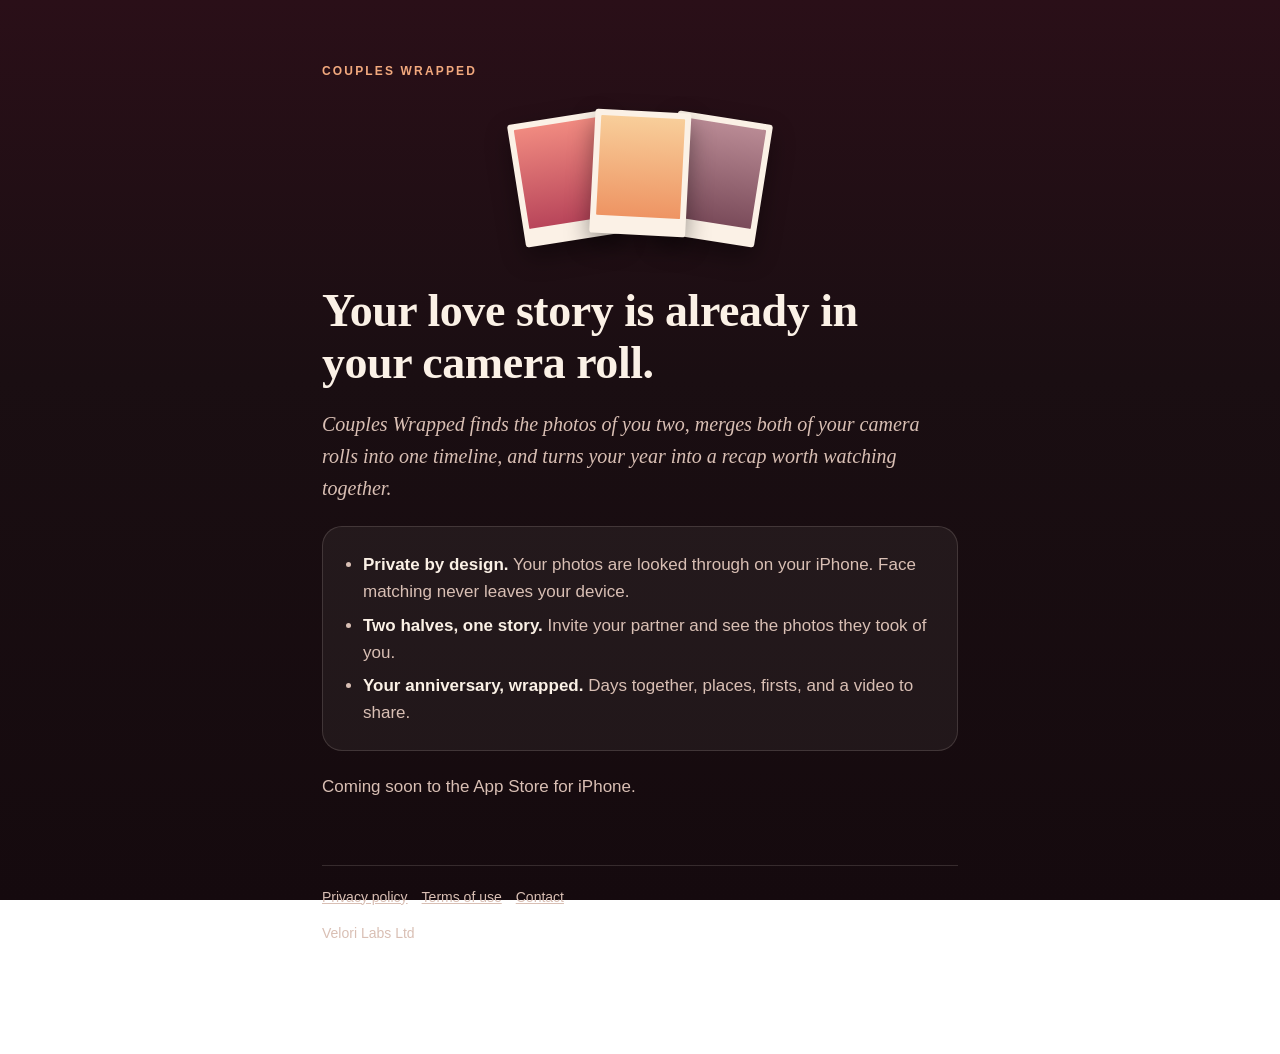
==== index.html @ e6368208 "Update Couples Wrapped pages" ====
<!doctype html>
<html lang="en">
<head>
<meta charset="utf-8">
<meta name="viewport" content="width=device-width, initial-scale=1">
<title>Couples Wrapped</title>
<meta name="description" content="Your love story is already in your camera roll. Couples Wrapped finds the photos of you two and turns your year into a recap worth watching together.">
<link rel="stylesheet" href="style.css">
</head>
<body>
<main>
  <a class="brand" href="./">Couples Wrapped</a>
  <div class="prints" aria-hidden="true"><div class="print"><i></i></div><div class="print"><i></i></div><div class="print"><i></i></div></div>
  <h1>Your love story is already in your camera roll.</h1>
  <p class="lede">Couples Wrapped finds the photos of you two, merges both of your camera rolls into one timeline, and turns your year into a recap worth watching together.</p>
  <div class="card">
    <ul>
      <li><strong>Private by design.</strong> Your photos are looked through on your iPhone. Face matching never leaves your device.</li>
      <li><strong>Two halves, one story.</strong> Invite your partner and see the photos they took of you.</li>
      <li><strong>Your anniversary, wrapped.</strong> Days together, places, firsts, and a video to share.</li>
    </ul>
  </div>
  <p>Coming soon to the App Store for iPhone.</p>
  <footer>
    <a href="privacy/">Privacy policy</a><a href="terms/">Terms of use</a><a href="mailto:lukazsdev@gmail.com?subject=Couples%20Wrapped">Contact</a>
    <p>Velori Labs Ltd</p>
  </footer>
</main>
</body>
</html>
---- style.css ----
/* Couples Wrapped public pages. No scripts from elsewhere, no fonts from elsewhere, no tracking. */
:root {
  --night: #1a0e12;
  --plum: #2a0f18;
  --wine: #4a1626;
  --cream: #fbf1e6;
  --muted: #d9bfb4;
  --faint: #9c7f78;
  --apricot: #f2a97e;
  --rose: #e86a6a;
  --line: rgba(251, 241, 230, 0.14);
}
* { box-sizing: border-box; }
html { -webkit-text-size-adjust: 100%; }
body {
  margin: 0;
  min-height: 100vh;
  background: linear-gradient(180deg, var(--plum), var(--night) 42%, #150a0e);
  background-attachment: fixed;
  color: var(--cream);
  font: 17px/1.6 -apple-system, BlinkMacSystemFont, "Segoe UI", Roboto, Helvetica, Arial, sans-serif;
}
main { max-width: 680px; margin: 0 auto; padding: 56px 22px 96px; }
.brand { font-size: 12px; font-weight: 700; letter-spacing: 0.18em; text-transform: uppercase; color: var(--apricot); text-decoration: none; }
h1, h2 { font-family: "Iowan Old Style", "Palatino Linotype", Palatino, Georgia, serif; font-weight: 700; letter-spacing: -0.01em; }
h1 { font-size: clamp(34px, 7vw, 46px); line-height: 1.12; margin: 18px 0 10px; }
h2 { font-size: 24px; line-height: 1.25; margin: 44px 0 8px; }
h3 { font-size: 17px; margin: 26px 0 4px; }
p, li { color: var(--muted); }
strong { color: var(--cream); font-weight: 600; }
a { color: var(--apricot); }
ul { padding-left: 20px; }
li { margin: 6px 0; }
.lede { font-family: "Iowan Old Style", "Palatino Linotype", Palatino, Georgia, serif; font-style: italic; font-size: 20px; color: var(--muted); }
.updated { color: var(--faint); font-size: 14px; }
.card { border: 1px solid var(--line); background: rgba(251, 241, 230, 0.05); border-radius: 20px; padding: 18px 20px; margin: 22px 0; }
.card ul { margin: 0; }
.button {
  display: block; text-align: center; text-decoration: none; font-weight: 700; color: #2a1218;
  background: linear-gradient(135deg, #e9c27d, var(--apricot) 55%, var(--rose));
  border-radius: 999px; padding: 17px 24px; margin: 18px 0 10px;
}
.code { font-family: "Iowan Old Style", "Palatino Linotype", Palatino, Georgia, serif; font-weight: 700; font-size: 42px; letter-spacing: 0.08em; color: var(--apricot); text-align: center; margin: 6px 0; }
.label { font-size: 12px; font-weight: 700; letter-spacing: 0.16em; text-transform: uppercase; color: var(--faint); text-align: center; }
.prints { display: flex; justify-content: center; height: 150px; margin: 34px 0 6px; }
.print { width: 96px; height: 124px; background: var(--cream); padding: 6px 6px 18px; border-radius: 3px; box-shadow: 0 10px 24px rgba(0, 0, 0, 0.4); margin: 0 -10px; }
.print i { display: block; width: 100%; height: 100%; border-radius: 1px; }
.print:nth-child(1) { transform: rotate(-9deg); } .print:nth-child(1) i { background: linear-gradient(#f08a80, #b8455a); }
.print:nth-child(2) { transform: rotate(3deg) translateY(-6px); z-index: 1; } .print:nth-child(2) i { background: linear-gradient(#f8ce9a, #ee9463); }
.print:nth-child(3) { transform: rotate(9deg); } .print:nth-child(3) i { background: linear-gradient(#b98a94, #7a4b5a); }
footer { margin-top: 64px; padding-top: 20px; border-top: 1px solid var(--line); font-size: 14px; color: var(--faint); }
footer a { color: var(--muted); margin-right: 14px; }
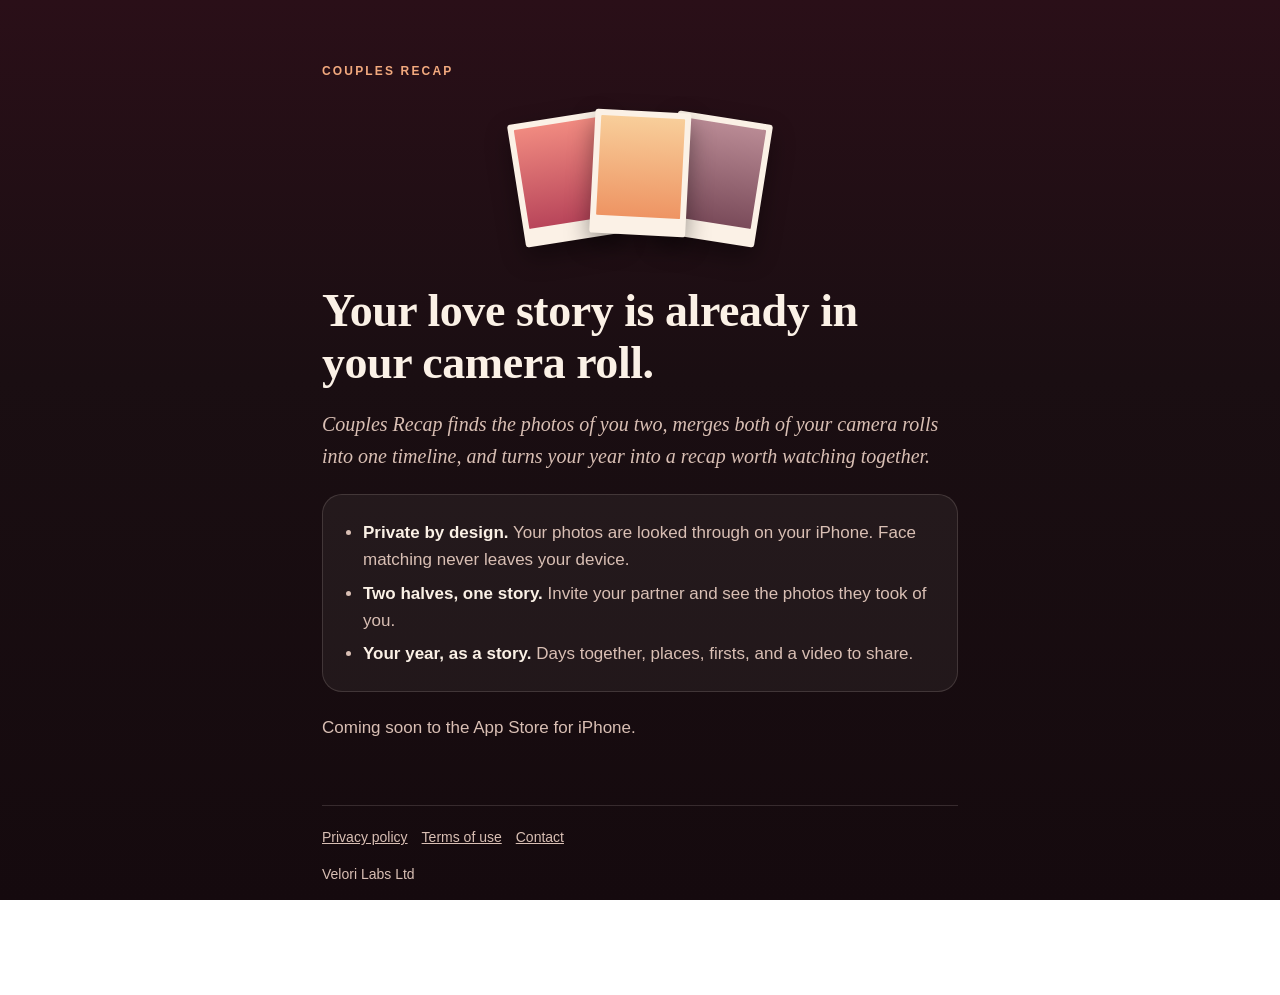
==== commit 6a535502: "Update Couples Recap pages" ====
--- a/index.html
+++ b/index.html
@@ -1,30 +1,48 @@
 <!doctype html>
 <html lang="en">
-<head>
-<meta charset="utf-8">
-<meta name="viewport" content="width=device-width, initial-scale=1">
-<title>Couples Wrapped</title>
-<meta name="description" content="Your love story is already in your camera roll. Couples Wrapped finds the photos of you two and turns your year into a recap worth watching together.">
-<link rel="stylesheet" href="style.css">
-</head>
-<body>
-<main>
-  <a class="brand" href="./">Couples Wrapped</a>
-  <div class="prints" aria-hidden="true"><div class="print"><i></i></div><div class="print"><i></i></div><div class="print"><i></i></div></div>
-  <h1>Your love story is already in your camera roll.</h1>
-  <p class="lede">Couples Wrapped finds the photos of you two, merges both of your camera rolls into one timeline, and turns your year into a recap worth watching together.</p>
-  <div class="card">
-    <ul>
-      <li><strong>Private by design.</strong> Your photos are looked through on your iPhone. Face matching never leaves your device.</li>
-      <li><strong>Two halves, one story.</strong> Invite your partner and see the photos they took of you.</li>
-      <li><strong>Your anniversary, wrapped.</strong> Days together, places, firsts, and a video to share.</li>
-    </ul>
-  </div>
-  <p>Coming soon to the App Store for iPhone.</p>
-  <footer>
-    <a href="privacy/">Privacy policy</a><a href="terms/">Terms of use</a><a href="mailto:lukazsdev@gmail.com?subject=Couples%20Wrapped">Contact</a>
-    <p>Velori Labs Ltd</p>
-  </footer>
-</main>
-</body>
+  <head>
+    <meta charset="utf-8" />
+    <meta name="viewport" content="width=device-width, initial-scale=1" />
+    <title>Couples Recap</title>
+    <meta
+      name="description"
+      content="Your love story is already in your camera roll. Couples Recap finds the photos of you two and turns your year into a recap worth watching together."
+    />
+    <link rel="stylesheet" href="style.css" />
+  </head>
+  <body>
+    <main>
+      <a class="brand" href="./">Couples Recap</a>
+      <div class="prints" aria-hidden="true">
+        <div class="print"><i></i></div>
+        <div class="print"><i></i></div>
+        <div class="print"><i></i></div>
+      </div>
+      <h1>Your love story is already in your camera roll.</h1>
+      <p class="lede">
+        Couples Recap finds the photos of you two, merges both of your camera rolls into one timeline, and
+        turns your year into a recap worth watching together.
+      </p>
+      <div class="card">
+        <ul>
+          <li>
+            <strong>Private by design.</strong> Your photos are looked through on your iPhone. Face matching
+            never leaves your device.
+          </li>
+          <li>
+            <strong>Two halves, one story.</strong> Invite your partner and see the photos they took of you.
+          </li>
+          <li>
+            <strong>Your year, as a story.</strong> Days together, places, firsts, and a video to share.
+          </li>
+        </ul>
+      </div>
+      <p>Coming soon to the App Store for iPhone.</p>
+      <footer>
+        <a href="privacy/">Privacy policy</a><a href="terms/">Terms of use</a
+        ><a href="mailto:lukazsdev@gmail.com?subject=Couples%20Wrapped">Contact</a>
+        <p>Velori Labs Ltd</p>
+      </footer>
+    </main>
+  </body>
 </html>
--- a/style.css
+++ b/style.css
@@ -1,4 +1,4 @@
-/* Couples Wrapped public pages. No scripts from elsewhere, no fonts from elsewhere, no tracking. */
+/* Couples Recap public pages. No scripts from elsewhere, no fonts from elsewhere, no tracking. */
 :root {
   --night: #1a0e12;
   --plum: #2a0f18;
@@ -10,43 +10,173 @@
   --rose: #e86a6a;
   --line: rgba(251, 241, 230, 0.14);
 }
-* { box-sizing: border-box; }
-html { -webkit-text-size-adjust: 100%; }
+* {
+  box-sizing: border-box;
+}
+html {
+  -webkit-text-size-adjust: 100%;
+}
 body {
   margin: 0;
   min-height: 100vh;
   background: linear-gradient(180deg, var(--plum), var(--night) 42%, #150a0e);
   background-attachment: fixed;
   color: var(--cream);
-  font: 17px/1.6 -apple-system, BlinkMacSystemFont, "Segoe UI", Roboto, Helvetica, Arial, sans-serif;
+  font:
+    17px/1.6 -apple-system,
+    BlinkMacSystemFont,
+    'Segoe UI',
+    Roboto,
+    Helvetica,
+    Arial,
+    sans-serif;
 }
-main { max-width: 680px; margin: 0 auto; padding: 56px 22px 96px; }
-.brand { font-size: 12px; font-weight: 700; letter-spacing: 0.18em; text-transform: uppercase; color: var(--apricot); text-decoration: none; }
-h1, h2 { font-family: "Iowan Old Style", "Palatino Linotype", Palatino, Georgia, serif; font-weight: 700; letter-spacing: -0.01em; }
-h1 { font-size: clamp(34px, 7vw, 46px); line-height: 1.12; margin: 18px 0 10px; }
-h2 { font-size: 24px; line-height: 1.25; margin: 44px 0 8px; }
-h3 { font-size: 17px; margin: 26px 0 4px; }
-p, li { color: var(--muted); }
-strong { color: var(--cream); font-weight: 600; }
-a { color: var(--apricot); }
-ul { padding-left: 20px; }
-li { margin: 6px 0; }
-.lede { font-family: "Iowan Old Style", "Palatino Linotype", Palatino, Georgia, serif; font-style: italic; font-size: 20px; color: var(--muted); }
-.updated { color: var(--faint); font-size: 14px; }
-.card { border: 1px solid var(--line); background: rgba(251, 241, 230, 0.05); border-radius: 20px; padding: 18px 20px; margin: 22px 0; }
-.card ul { margin: 0; }
+main {
+  max-width: 680px;
+  margin: 0 auto;
+  padding: 56px 22px 96px;
+}
+.brand {
+  font-size: 12px;
+  font-weight: 700;
+  letter-spacing: 0.18em;
+  text-transform: uppercase;
+  color: var(--apricot);
+  text-decoration: none;
+}
+h1,
+h2 {
+  font-family: 'Iowan Old Style', 'Palatino Linotype', Palatino, Georgia, serif;
+  font-weight: 700;
+  letter-spacing: -0.01em;
+}
+h1 {
+  font-size: clamp(34px, 7vw, 46px);
+  line-height: 1.12;
+  margin: 18px 0 10px;
+}
+h2 {
+  font-size: 24px;
+  line-height: 1.25;
+  margin: 44px 0 8px;
+}
+h3 {
+  font-size: 17px;
+  margin: 26px 0 4px;
+}
+p,
+li {
+  color: var(--muted);
+}
+strong {
+  color: var(--cream);
+  font-weight: 600;
+}
+a {
+  color: var(--apricot);
+}
+ul {
+  padding-left: 20px;
+}
+li {
+  margin: 6px 0;
+}
+.lede {
+  font-family: 'Iowan Old Style', 'Palatino Linotype', Palatino, Georgia, serif;
+  font-style: italic;
+  font-size: 20px;
+  color: var(--muted);
+}
+.updated {
+  color: var(--faint);
+  font-size: 14px;
+}
+.card {
+  border: 1px solid var(--line);
+  background: rgba(251, 241, 230, 0.05);
+  border-radius: 20px;
+  padding: 18px 20px;
+  margin: 22px 0;
+}
+.card ul {
+  margin: 0;
+}
 .button {
-  display: block; text-align: center; text-decoration: none; font-weight: 700; color: #2a1218;
+  display: block;
+  text-align: center;
+  text-decoration: none;
+  font-weight: 700;
+  color: #2a1218;
   background: linear-gradient(135deg, #e9c27d, var(--apricot) 55%, var(--rose));
-  border-radius: 999px; padding: 17px 24px; margin: 18px 0 10px;
+  border-radius: 999px;
+  padding: 17px 24px;
+  margin: 18px 0 10px;
 }
-.code { font-family: "Iowan Old Style", "Palatino Linotype", Palatino, Georgia, serif; font-weight: 700; font-size: 42px; letter-spacing: 0.08em; color: var(--apricot); text-align: center; margin: 6px 0; }
-.label { font-size: 12px; font-weight: 700; letter-spacing: 0.16em; text-transform: uppercase; color: var(--faint); text-align: center; }
-.prints { display: flex; justify-content: center; height: 150px; margin: 34px 0 6px; }
-.print { width: 96px; height: 124px; background: var(--cream); padding: 6px 6px 18px; border-radius: 3px; box-shadow: 0 10px 24px rgba(0, 0, 0, 0.4); margin: 0 -10px; }
-.print i { display: block; width: 100%; height: 100%; border-radius: 1px; }
-.print:nth-child(1) { transform: rotate(-9deg); } .print:nth-child(1) i { background: linear-gradient(#f08a80, #b8455a); }
-.print:nth-child(2) { transform: rotate(3deg) translateY(-6px); z-index: 1; } .print:nth-child(2) i { background: linear-gradient(#f8ce9a, #ee9463); }
-.print:nth-child(3) { transform: rotate(9deg); } .print:nth-child(3) i { background: linear-gradient(#b98a94, #7a4b5a); }
-footer { margin-top: 64px; padding-top: 20px; border-top: 1px solid var(--line); font-size: 14px; color: var(--faint); }
-footer a { color: var(--muted); margin-right: 14px; }
+.code {
+  font-family: 'Iowan Old Style', 'Palatino Linotype', Palatino, Georgia, serif;
+  font-weight: 700;
+  font-size: 42px;
+  letter-spacing: 0.08em;
+  color: var(--apricot);
+  text-align: center;
+  margin: 6px 0;
+}
+.label {
+  font-size: 12px;
+  font-weight: 700;
+  letter-spacing: 0.16em;
+  text-transform: uppercase;
+  color: var(--faint);
+  text-align: center;
+}
+.prints {
+  display: flex;
+  justify-content: center;
+  height: 150px;
+  margin: 34px 0 6px;
+}
+.print {
+  width: 96px;
+  height: 124px;
+  background: var(--cream);
+  padding: 6px 6px 18px;
+  border-radius: 3px;
+  box-shadow: 0 10px 24px rgba(0, 0, 0, 0.4);
+  margin: 0 -10px;
+}
+.print i {
+  display: block;
+  width: 100%;
+  height: 100%;
+  border-radius: 1px;
+}
+.print:nth-child(1) {
+  transform: rotate(-9deg);
+}
+.print:nth-child(1) i {
+  background: linear-gradient(#f08a80, #b8455a);
+}
+.print:nth-child(2) {
+  transform: rotate(3deg) translateY(-6px);
+  z-index: 1;
+}
+.print:nth-child(2) i {
+  background: linear-gradient(#f8ce9a, #ee9463);
+}
+.print:nth-child(3) {
+  transform: rotate(9deg);
+}
+.print:nth-child(3) i {
+  background: linear-gradient(#b98a94, #7a4b5a);
+}
+footer {
+  margin-top: 64px;
+  padding-top: 20px;
+  border-top: 1px solid var(--line);
+  font-size: 14px;
+  color: var(--faint);
+}
+footer a {
+  color: var(--muted);
+  margin-right: 14px;
+}
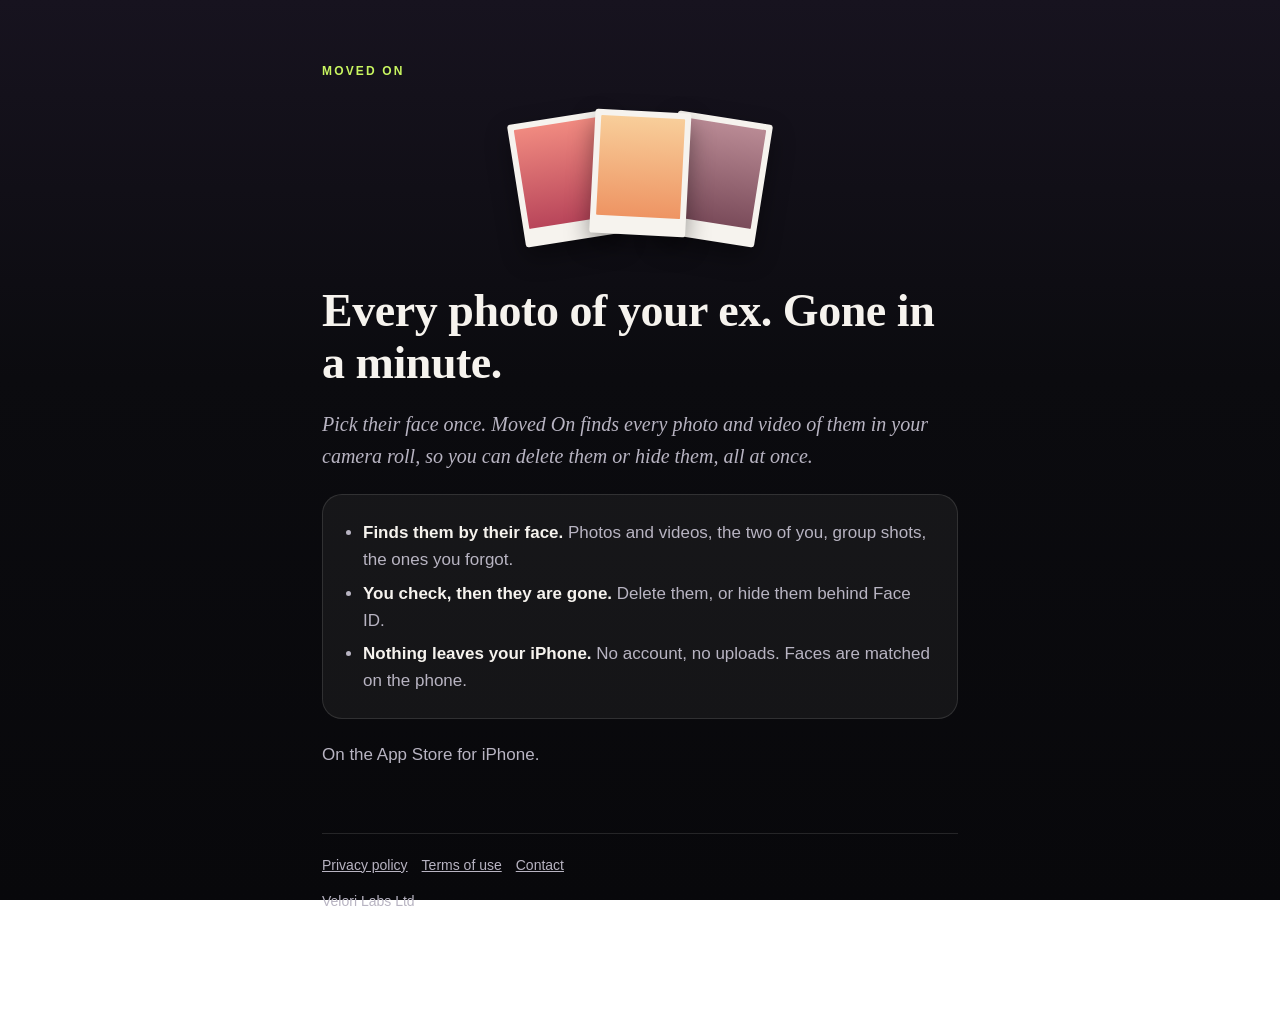
==== commit 08fea930: "Update Moved On pages" ====
--- a/index.html
+++ b/index.html
@@ -3,44 +3,43 @@
   <head>
     <meta charset="utf-8" />
     <meta name="viewport" content="width=device-width, initial-scale=1" />
-    <title>Couples Recap</title>
+    <title>Moved On: Delete Ex Photos</title>
     <meta
       name="description"
-      content="Your love story is already in your camera roll. Couples Recap finds the photos of you two and turns your year into a recap worth watching together."
+      content="Moved On finds every photo and video of your ex in your camera roll, so you can delete or hide them all at once. Everything happens on your iPhone."
     />
     <link rel="stylesheet" href="style.css" />
   </head>
   <body>
     <main>
-      <a class="brand" href="./">Couples Recap</a>
+      <a class="brand" href="./">Moved On</a>
       <div class="prints" aria-hidden="true">
         <div class="print"><i></i></div>
         <div class="print"><i></i></div>
         <div class="print"><i></i></div>
       </div>
-      <h1>Your love story is already in your camera roll.</h1>
+      <h1>Every photo of your ex. Gone in a minute.</h1>
       <p class="lede">
-        Couples Recap finds the photos of you two, merges both of your camera rolls into one timeline, and
-        turns your year into a recap worth watching together.
+        Pick their face once. Moved On finds every photo and video of them in your camera roll, so you can
+        delete them or hide them, all at once.
       </p>
       <div class="card">
         <ul>
           <li>
-            <strong>Private by design.</strong> Your photos are looked through on your iPhone. Face matching
-            never leaves your device.
+            <strong>Finds them by their face.</strong> Photos and videos, the two of you, group shots, the
+            ones you forgot.
           </li>
+          <li><strong>You check, then they are gone.</strong> Delete them, or hide them behind Face ID.</li>
           <li>
-            <strong>Two halves, one story.</strong> Invite your partner and see the photos they took of you.
-          </li>
-          <li>
-            <strong>Your year, as a story.</strong> Days together, places, firsts, and a video to share.
+            <strong>Nothing leaves your iPhone.</strong> No account, no uploads. Faces are matched on the
+            phone.
           </li>
         </ul>
       </div>
-      <p>Coming soon to the App Store for iPhone.</p>
+      <p>On the App Store for iPhone.</p>
       <footer>
         <a href="privacy/">Privacy policy</a><a href="terms/">Terms of use</a
-        ><a href="mailto:lukazsdev@gmail.com?subject=Couples%20Wrapped">Contact</a>
+        ><a href="mailto:lukazsdev@gmail.com?subject=Moved%20On">Contact</a>
         <p>Velori Labs Ltd</p>
       </footer>
     </main>
--- a/style.css
+++ b/style.css
@@ -1,14 +1,14 @@
 /* Couples Recap public pages. No scripts from elsewhere, no fonts from elsewhere, no tracking. */
 :root {
-  --night: #1a0e12;
-  --plum: #2a0f18;
-  --wine: #4a1626;
-  --cream: #fbf1e6;
-  --muted: #d9bfb4;
-  --faint: #9c7f78;
-  --apricot: #f2a97e;
-  --rose: #e86a6a;
-  --line: rgba(251, 241, 230, 0.14);
+  --night: #0b0b0f;
+  --plum: #17131f;
+  --wine: #2a2145;
+  --cream: #f6f3ee;
+  --muted: #b8b4c2;
+  --faint: #75717f;
+  --apricot: #c8f560;
+  --rose: #ff8fa3;
+  --line: rgba(246, 243, 238, 0.12);
 }
 * {
   box-sizing: border-box;
@@ -19,7 +19,7 @@
 body {
   margin: 0;
   min-height: 100vh;
-  background: linear-gradient(180deg, var(--plum), var(--night) 42%, #150a0e);
+  background: linear-gradient(180deg, var(--plum), var(--night) 42%, #08080b);
   background-attachment: fixed;
   color: var(--cream);
   font:
@@ -107,7 +107,7 @@
   text-decoration: none;
   font-weight: 700;
   color: #2a1218;
-  background: linear-gradient(135deg, #e9c27d, var(--apricot) 55%, var(--rose));
+  background: linear-gradient(160deg, #7b5cff, var(--rose));
   border-radius: 999px;
   padding: 17px 24px;
   margin: 18px 0 10px;
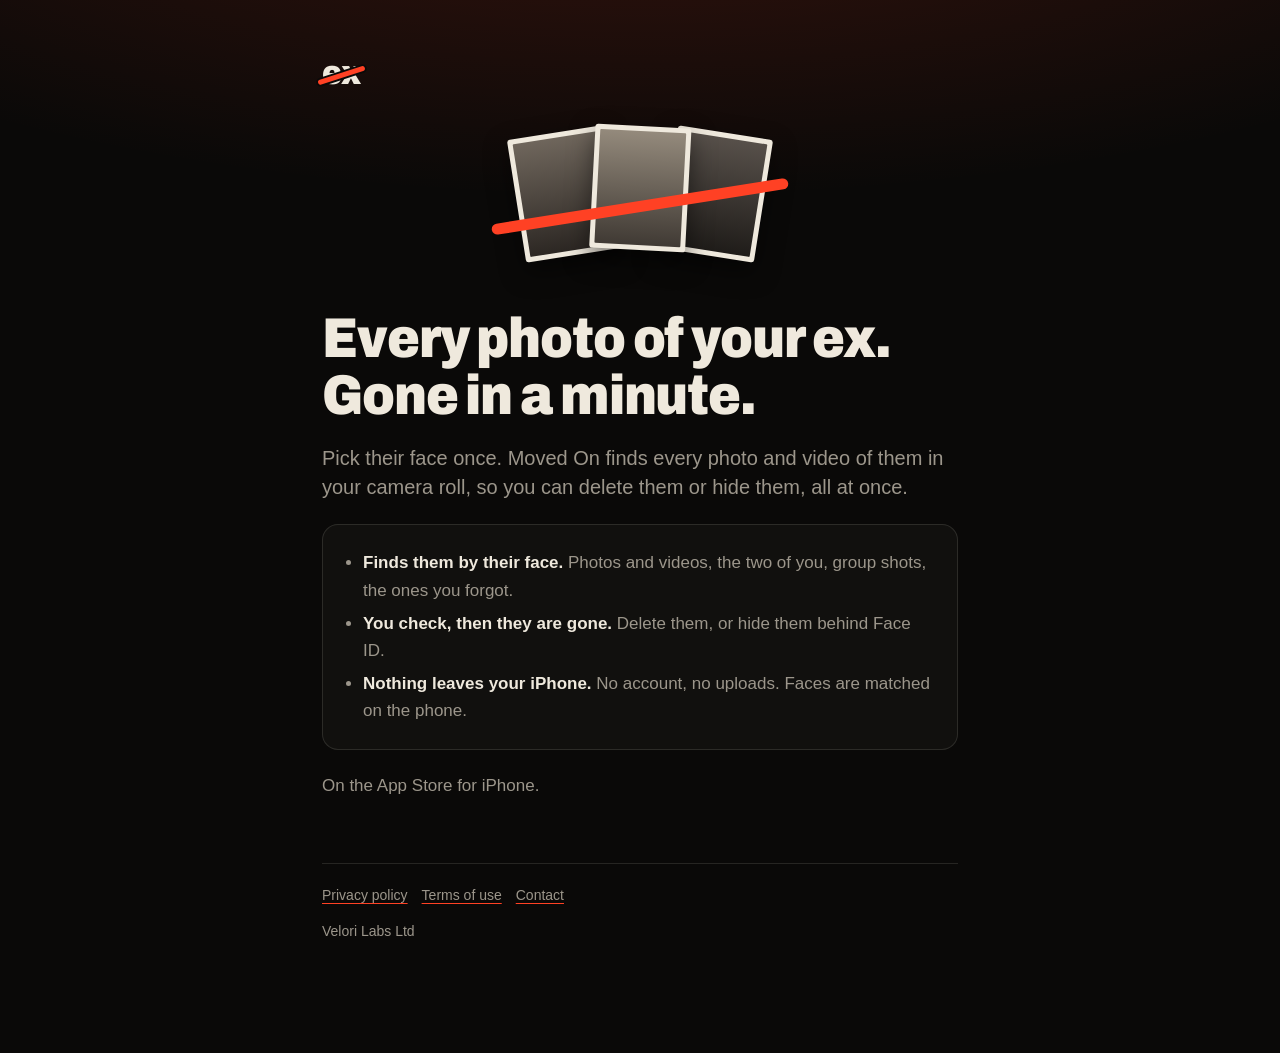
==== commit e1f2805a: "Update Moved On pages" ====
--- a/index.html
+++ b/index.html
@@ -12,7 +12,7 @@
   </head>
   <body>
     <main>
-      <a class="brand" href="./">Moved On</a>
+      <a class="brand" href="./" aria-label="Moved On">ex</a>
       <div class="prints" aria-hidden="true">
         <div class="print"><i></i></div>
         <div class="print"><i></i></div>
--- a/style.css
+++ b/style.css
@@ -1,14 +1,26 @@
-/* Couples Recap public pages. No scripts from elsewhere, no fonts from elsewhere, no tracking. */
+/* Moved On public pages. No scripts, no tracking, and nothing loaded from another site: the two
+   fonts are served from here (fonts/, SIL Open Font License). */
+@font-face {
+  font-family: 'Archivo SemiCondensed';
+  src: url('fonts/ArchivoSemiCondensed-Black.ttf') format('truetype');
+  font-weight: 900;
+  font-display: swap;
+}
+@font-face {
+  font-family: 'IBM Plex Mono';
+  src: url('fonts/IBMPlexMono-Medium.ttf') format('truetype');
+  font-weight: 500;
+  font-display: swap;
+}
 :root {
-  --night: #0b0b0f;
-  --plum: #17131f;
-  --wine: #2a2145;
-  --cream: #f6f3ee;
-  --muted: #b8b4c2;
-  --faint: #75717f;
-  --apricot: #c8f560;
-  --rose: #ff8fa3;
-  --line: rgba(246, 243, 238, 0.12);
+  --ink: #0a0908;
+  --bone: #efe9dd;
+  --muted: #9c968b;
+  --faint: #6e6960;
+  --ember: #ff4124;
+  --line: rgba(239, 233, 221, 0.12);
+  --display: 'Archivo SemiCondensed', 'Helvetica Neue', Helvetica, Arial, sans-serif;
+  --mono: 'IBM Plex Mono', ui-monospace, 'SF Mono', Menlo, monospace;
 }
 * {
   box-sizing: border-box;
@@ -19,9 +31,10 @@
 body {
   margin: 0;
   min-height: 100vh;
-  background: linear-gradient(180deg, var(--plum), var(--night) 42%, #08080b);
+  background:
+    radial-gradient(120% 60% at 50% -20%, rgba(255, 65, 36, 0.2), rgba(255, 65, 36, 0) 70%), var(--ink);
   background-attachment: fixed;
-  color: var(--cream);
+  color: var(--bone);
   font:
     17px/1.6 -apple-system,
     BlinkMacSystemFont,
@@ -36,28 +49,45 @@
   margin: 0 auto;
   padding: 56px 22px 96px;
 }
+/* The mark: "ex", struck through. */
 .brand {
-  font-size: 12px;
-  font-weight: 700;
-  letter-spacing: 0.18em;
-  text-transform: uppercase;
-  color: var(--apricot);
+  position: relative;
+  display: inline-block;
+  font-family: var(--display);
+  font-weight: 900;
+  font-size: 34px;
+  line-height: 1;
+  letter-spacing: -0.03em;
+  color: var(--bone);
   text-decoration: none;
+}
+.brand::after {
+  content: '';
+  position: absolute;
+  left: -14%;
+  right: -14%;
+  top: 58%;
+  height: 0.15em;
+  margin-top: -0.075em;
+  border-radius: 1em;
+  background: var(--ember);
+  box-shadow: 0 0 0 0.055em var(--ink);
+  transform: rotate(-18deg);
 }
 h1,
 h2 {
-  font-family: 'Iowan Old Style', 'Palatino Linotype', Palatino, Georgia, serif;
-  font-weight: 700;
-  letter-spacing: -0.01em;
+  font-family: var(--display);
+  font-weight: 900;
+  letter-spacing: -0.02em;
 }
 h1 {
-  font-size: clamp(34px, 7vw, 46px);
-  line-height: 1.12;
-  margin: 18px 0 10px;
+  font-size: clamp(38px, 8vw, 56px);
+  line-height: 1.02;
+  margin: 28px 0 12px;
 }
 h2 {
-  font-size: 24px;
-  line-height: 1.25;
+  font-size: 26px;
+  line-height: 1.15;
   margin: 44px 0 8px;
 }
 h3 {
@@ -69,11 +99,13 @@
   color: var(--muted);
 }
 strong {
-  color: var(--cream);
+  color: var(--bone);
   font-weight: 600;
 }
 a {
-  color: var(--apricot);
+  color: var(--bone);
+  text-decoration-color: var(--ember);
+  text-underline-offset: 3px;
 }
 ul {
   padding-left: 20px;
@@ -82,66 +114,55 @@
   margin: 6px 0;
 }
 .lede {
-  font-family: 'Iowan Old Style', 'Palatino Linotype', Palatino, Georgia, serif;
-  font-style: italic;
   font-size: 20px;
+  line-height: 1.45;
   color: var(--muted);
 }
 .updated {
+  font-family: var(--mono);
+  font-size: 12px;
+  letter-spacing: 0.1em;
+  text-transform: uppercase;
   color: var(--faint);
-  font-size: 14px;
 }
 .card {
   border: 1px solid var(--line);
-  background: rgba(251, 241, 230, 0.05);
-  border-radius: 20px;
+  background: rgba(239, 233, 221, 0.03);
+  border-radius: 16px;
   padding: 18px 20px;
   margin: 22px 0;
 }
 .card ul {
   margin: 0;
 }
-.button {
-  display: block;
-  text-align: center;
-  text-decoration: none;
-  font-weight: 700;
-  color: #2a1218;
-  background: linear-gradient(160deg, #7b5cff, var(--rose));
-  border-radius: 999px;
-  padding: 17px 24px;
-  margin: 18px 0 10px;
-}
-.code {
-  font-family: 'Iowan Old Style', 'Palatino Linotype', Palatino, Georgia, serif;
-  font-weight: 700;
-  font-size: 42px;
-  letter-spacing: 0.08em;
-  color: var(--apricot);
-  text-align: center;
-  margin: 6px 0;
-}
-.label {
-  font-size: 12px;
-  font-weight: 700;
-  letter-spacing: 0.16em;
-  text-transform: uppercase;
-  color: var(--faint);
-  text-align: center;
-}
+/* Three prints with a red line struck across them. */
 .prints {
+  position: relative;
   display: flex;
   justify-content: center;
   height: 150px;
-  margin: 34px 0 6px;
+  margin: 40px 0 6px;
+}
+.prints::after {
+  content: '';
+  position: absolute;
+  left: 50%;
+  top: 50%;
+  width: 300px;
+  height: 11px;
+  margin: -6px 0 0 -150px;
+  border-radius: 11px;
+  background: var(--ember);
+  transform: rotate(-9deg);
+  z-index: 2;
 }
 .print {
   width: 96px;
   height: 124px;
-  background: var(--cream);
-  padding: 6px 6px 18px;
+  background: var(--bone);
+  padding: 5px;
   border-radius: 3px;
-  box-shadow: 0 10px 24px rgba(0, 0, 0, 0.4);
+  box-shadow: 0 10px 24px rgba(0, 0, 0, 0.5);
   margin: 0 -10px;
 }
 .print i {
@@ -154,20 +175,20 @@
   transform: rotate(-9deg);
 }
 .print:nth-child(1) i {
-  background: linear-gradient(#f08a80, #b8455a);
+  background: linear-gradient(#6f665c, #2c2723);
 }
 .print:nth-child(2) {
   transform: rotate(3deg) translateY(-6px);
   z-index: 1;
 }
 .print:nth-child(2) i {
-  background: linear-gradient(#f8ce9a, #ee9463);
+  background: linear-gradient(#948a7c, #403a34);
 }
 .print:nth-child(3) {
   transform: rotate(9deg);
 }
 .print:nth-child(3) i {
-  background: linear-gradient(#b98a94, #7a4b5a);
+  background: linear-gradient(#57504a, #1f1c19);
 }
 footer {
   margin-top: 64px;
